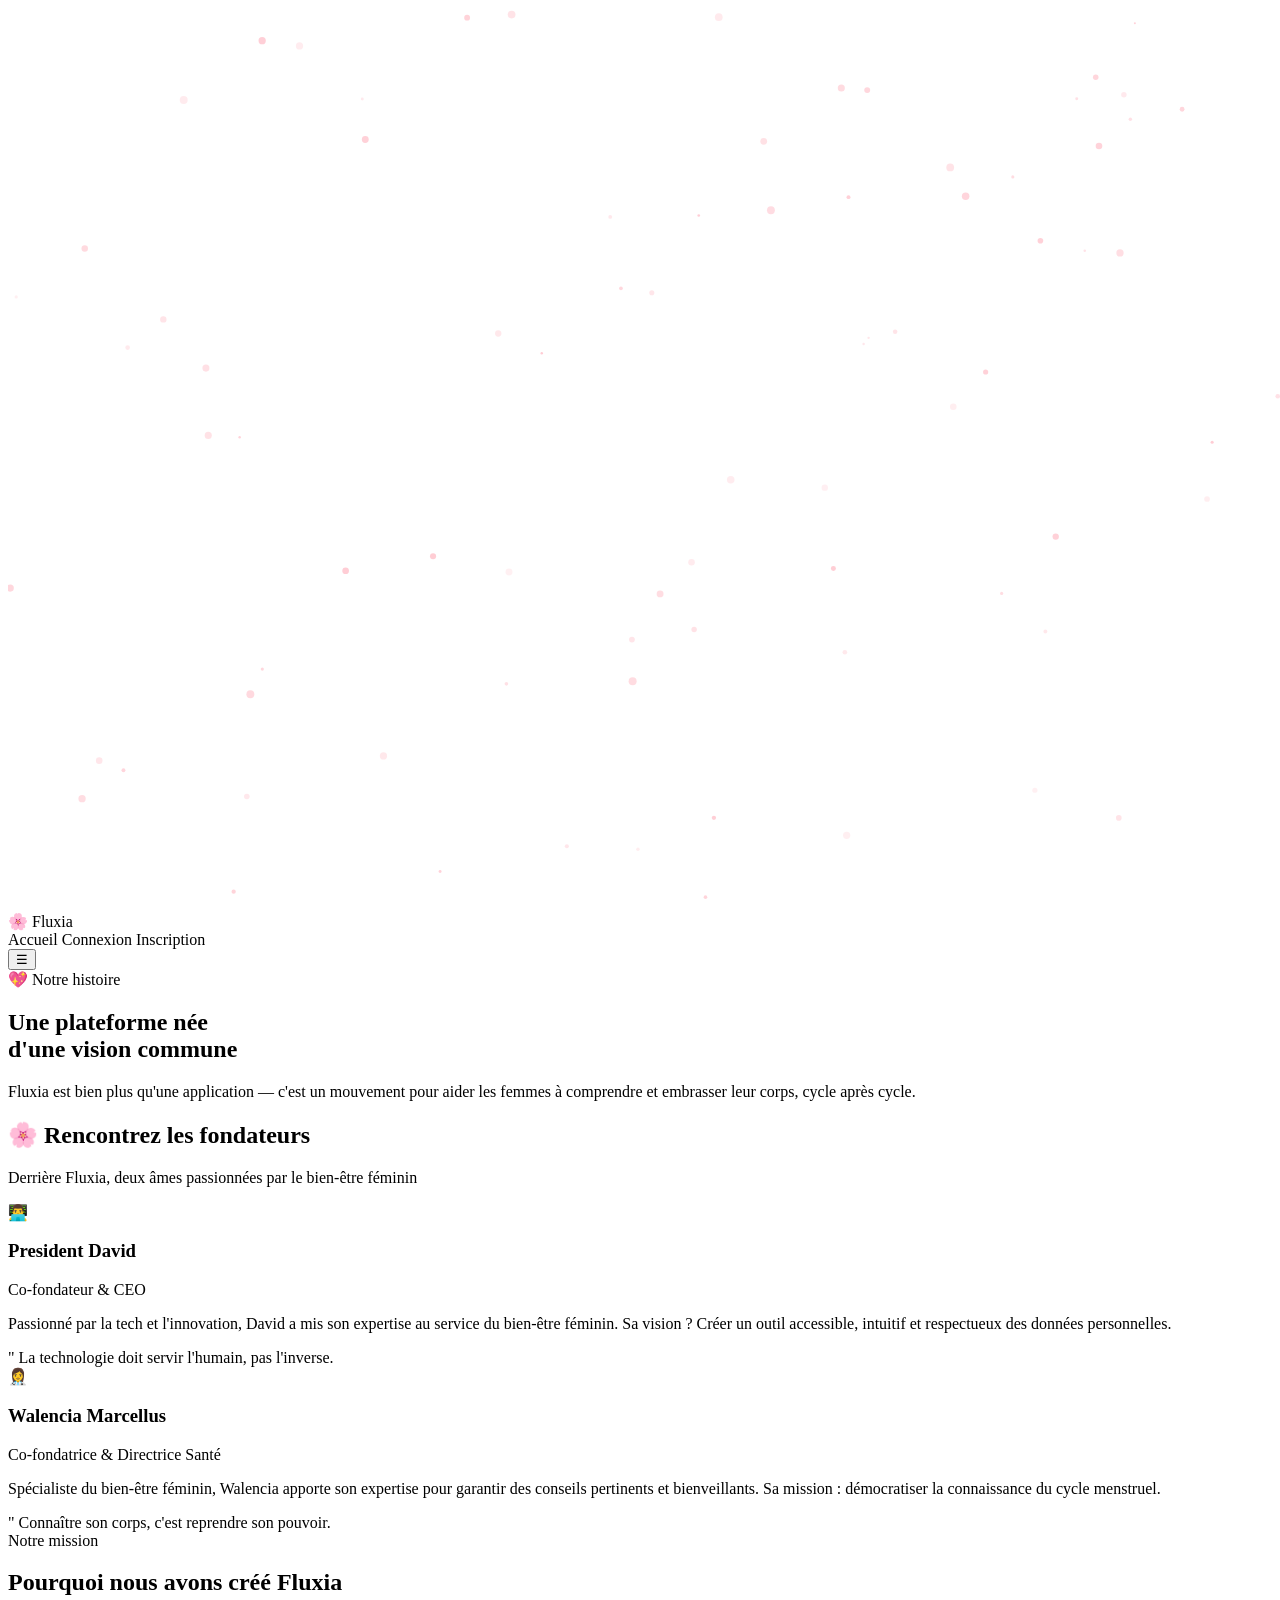
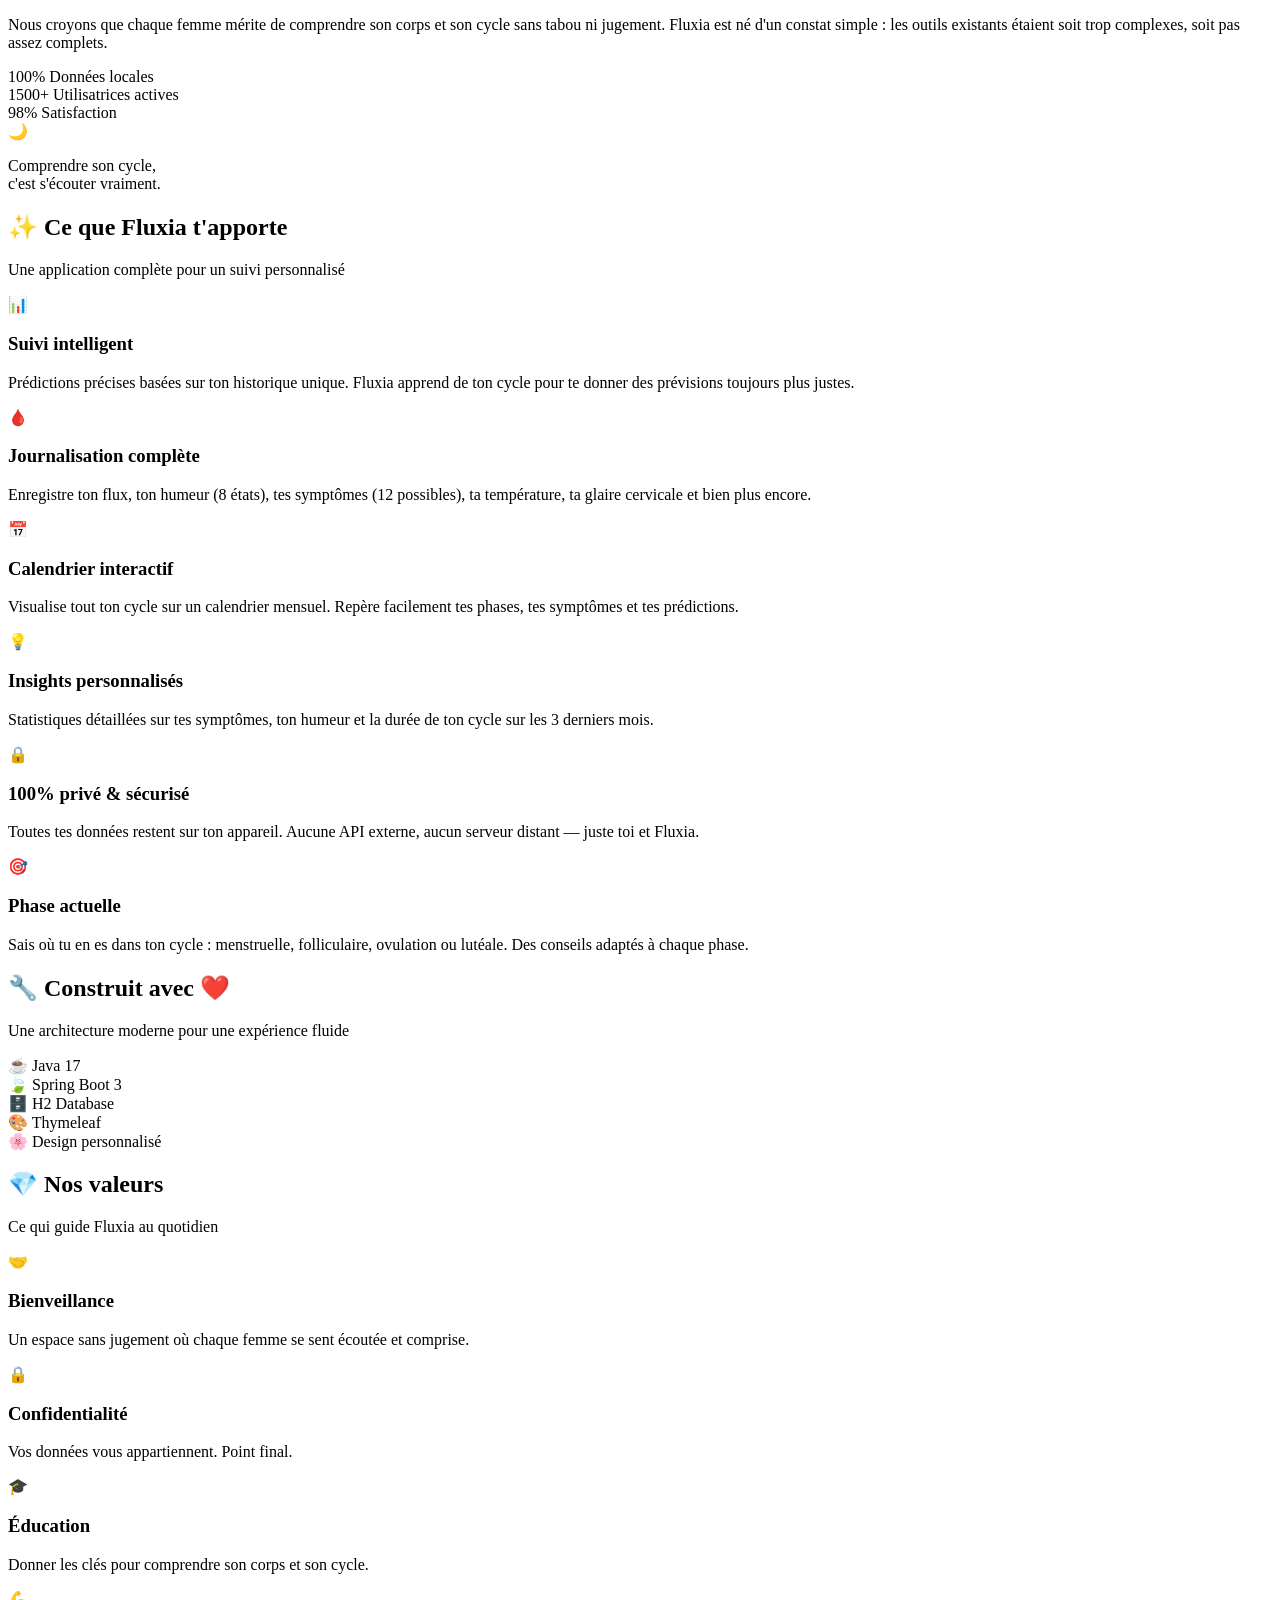
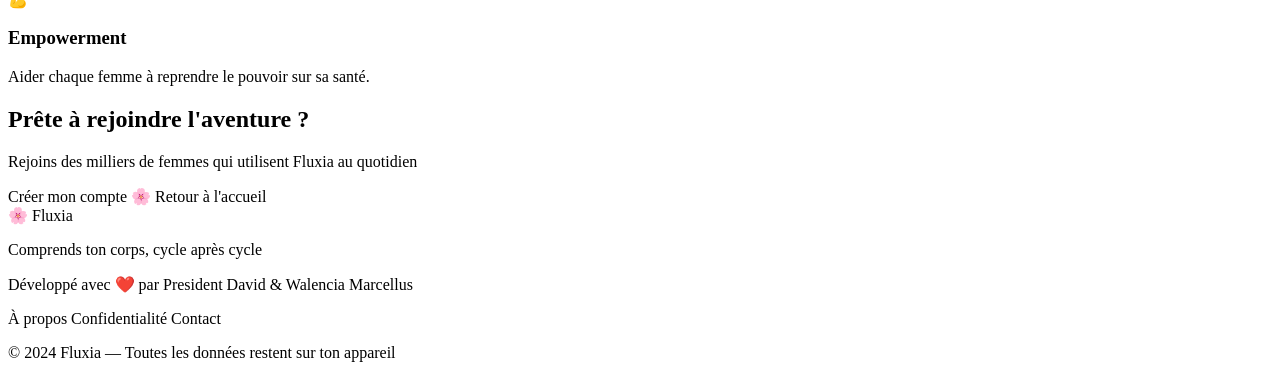
==== src/main/resources/templates/learn-more.html @ 29f14031 "Create learn-more.html" ====
<!DOCTYPE html>
<html lang="fr" xmlns:th="http://www.thymeleaf.org">
<head>
    <meta charset="UTF-8">
    <meta name="viewport" content="width=device-width, initial-scale=1.0">
    <title>Fluxia — Notre histoire</title>
    <link rel="preconnect" href="https://fonts.googleapis.com">
    <link rel="preconnect" href="https://fonts.gstatic.com" crossorigin>
    <link href="https://fonts.googleapis.com/css2?family=Playfair+Display:ital,wght@0,400;0,600;0,700;1,400;1,600&family=Poppins:wght@300;400;500;600;700;800&display=swap" rel="stylesheet">
    <link rel="stylesheet" th:href="@{/css/learn-more.css}">
</head>
<body class="learn-page">
    <!-- Particle Canvas Background -->
    <canvas id="particleCanvas"></canvas>
    
    <!-- Floating Orbs -->
    <div class="floating-orb orb-1"></div>
    <div class="floating-orb orb-2"></div>
    <div class="floating-orb orb-3"></div>
    
    <!-- Navigation -->
    <nav class="navbar">
        <div class="nav-container">
            <a th:href="@{/}" class="nav-logo">
                <span>🌸</span>
                <span>Fluxia</span>
            </a>
            <div class="nav-links">
                <a th:href="@{/}" class="nav-link">Accueil</a>
                <a th:href="@{/login}" class="nav-link btn-nav">Connexion</a>
                <a th:href="@{/register}" class="nav-link btn-nav-primary">Inscription</a>
            </div>
            <button class="mobile-menu-btn" id="mobileMenuBtn">☰</button>
        </div>
    </nav>

    <main class="main-content">
        <!-- Hero Section -->
        <section class="hero-section">
            <div class="hero-content">
                <div class="hero-badge">
                    <span class="hero-badge-icon">💖</span>
                    <span>Notre histoire</span>
                </div>
                <h1 class="hero-title">
                    Une plateforme née<br>
                    <span class="hero-highlight">d'une vision commune</span>
                </h1>
                <p class="hero-description">
                    Fluxia est bien plus qu'une application — c'est un mouvement pour aider les femmes 
                    à comprendre et embrasser leur corps, cycle après cycle.
                </p>
            </div>
        </section>

        <!-- Founders Section -->
        <section class="founders-section">
            <div class="container">
                <div class="section-header">
                    <h2 class="section-title">🌸 Rencontrez les fondateurs</h2>
                    <p class="section-subtitle">Derrière Fluxia, deux âmes passionnées par le bien-être féminin</p>
                </div>
                
                <div class="founders-grid">
                    <div class="founder-card">
                        <div class="founder-avatar">
                            <div class="avatar-circle">
                                <span class="avatar-emoji">👨‍💻</span>
                            </div>
                        </div>
                        <h3 class="founder-name">President David</h3>
                        <p class="founder-title">Co-fondateur & CEO</p>
                        <div class="founder-divider"></div>
                        <p class="founder-bio">
                            Passionné par la tech et l'innovation, David a mis son expertise au service 
                            du bien-être féminin. Sa vision ? Créer un outil accessible, intuitif et 
                            respectueux des données personnelles.
                        </p>
                        <div class="founder-quote">
                            <span class="quote-icon">"</span>
                            <span>La technologie doit servir l'humain, pas l'inverse.</span>
                        </div>
                    </div>
                    
                    <div class="founder-card">
                        <div class="founder-avatar">
                            <div class="avatar-circle">
                                <span class="avatar-emoji">👩‍⚕️</span>
                            </div>
                        </div>
                        <h3 class="founder-name">Walencia Marcellus</h3>
                        <p class="founder-title">Co-fondatrice & Directrice Santé</p>
                        <div class="founder-divider"></div>
                        <p class="founder-bio">
                            Spécialiste du bien-être féminin, Walencia apporte son expertise pour garantir 
                            des conseils pertinents et bienveillants. Sa mission : démocratiser la 
                            connaissance du cycle menstruel.
                        </p>
                        <div class="founder-quote">
                            <span class="quote-icon">"</span>
                            <span>Connaître son corps, c'est reprendre son pouvoir.</span>
                        </div>
                    </div>
                </div>
            </div>
        </section>

        <!-- Mission Section -->
        <section class="mission-section">
            <div class="container">
                <div class="mission-grid">
                    <div class="mission-content">
                        <div class="mission-badge">Notre mission</div>
                        <h2 class="mission-title">Pourquoi nous avons créé Fluxia</h2>
                        <p class="mission-text">
                            Nous croyons que chaque femme mérite de comprendre son corps et son cycle 
                            sans tabou ni jugement. Fluxia est né d'un constat simple : les outils existants 
                            étaient soit trop complexes, soit pas assez complets.
                        </p>
                        <div class="mission-stats">
                            <div class="stat-item">
                                <span class="stat-number">100%</span>
                                <span class="stat-label">Données locales</span>
                            </div>
                            <div class="stat-item">
                                <span class="stat-number">1500+</span>
                                <span class="stat-label">Utilisatrices actives</span>
                            </div>
                            <div class="stat-item">
                                <span class="stat-number">98%</span>
                                <span class="stat-label">Satisfaction</span>
                            </div>
                        </div>
                    </div>
                    <div class="mission-image">
                        <div class="image-card">
                            <div class="image-emoji">🌙</div>
                            <p>Comprendre son cycle,<br>c'est s'écouter vraiment.</p>
                        </div>
                    </div>
                </div>
            </div>
        </section>

        <!-- Features Deep Dive -->
        <section class="features-deep">
            <div class="container">
                <div class="section-header">
                    <h2 class="section-title">✨ Ce que Fluxia t'apporte</h2>
                    <p class="section-subtitle">Une application complète pour un suivi personnalisé</p>
                </div>
                
                <div class="features-deep-grid">
                    <div class="feature-deep-card">
                        <div class="feature-deep-icon">📊</div>
                        <h3>Suivi intelligent</h3>
                        <p>Prédictions précises basées sur ton historique unique. Fluxia apprend de ton cycle pour te donner des prévisions toujours plus justes.</p>
                    </div>
                    
                    <div class="feature-deep-card">
                        <div class="feature-deep-icon">🩸</div>
                        <h3>Journalisation complète</h3>
                        <p>Enregistre ton flux, ton humeur (8 états), tes symptômes (12 possibles), ta température, ta glaire cervicale et bien plus encore.</p>
                    </div>
                    
                    <div class="feature-deep-card">
                        <div class="feature-deep-icon">📅</div>
                        <h3>Calendrier interactif</h3>
                        <p>Visualise tout ton cycle sur un calendrier mensuel. Repère facilement tes phases, tes symptômes et tes prédictions.</p>
                    </div>
                    
                    <div class="feature-deep-card">
                        <div class="feature-deep-icon">💡</div>
                        <h3>Insights personnalisés</h3>
                        <p>Statistiques détaillées sur tes symptômes, ton humeur et la durée de ton cycle sur les 3 derniers mois.</p>
                    </div>
                    
                    <div class="feature-deep-card">
                        <div class="feature-deep-icon">🔒</div>
                        <h3>100% privé & sécurisé</h3>
                        <p>Toutes tes données restent sur ton appareil. Aucune API externe, aucun serveur distant — juste toi et Fluxia.</p>
                    </div>
                    
                    <div class="feature-deep-card">
                        <div class="feature-deep-icon">🎯</div>
                        <h3>Phase actuelle</h3>
                        <p>Sais où tu en es dans ton cycle : menstruelle, folliculaire, ovulation ou lutéale. Des conseils adaptés à chaque phase.</p>
                    </div>
                </div>
            </div>
        </section>

        <!-- Tech Stack Section -->
        <section class="tech-section">
            <div class="container">
                <div class="tech-content">
                    <h2 class="tech-title">🔧 Construit avec ❤️</h2>
                    <p class="tech-subtitle">Une architecture moderne pour une expérience fluide</p>
                    
                    <div class="tech-grid">
                        <div class="tech-item">
                            <span class="tech-icon">☕</span>
                            <span>Java 17</span>
                        </div>
                        <div class="tech-item">
                            <span class="tech-icon">🍃</span>
                            <span>Spring Boot 3</span>
                        </div>
                        <div class="tech-item">
                            <span class="tech-icon">🗄️</span>
                            <span>H2 Database</span>
                        </div>
                        <div class="tech-item">
                            <span class="tech-icon">🎨</span>
                            <span>Thymeleaf</span>
                        </div>
                        <div class="tech-item">
                            <span class="tech-icon">🌸</span>
                            <span>Design personnalisé</span>
                        </div>
                    </div>
                </div>
            </div>
        </section>

        <!-- Values Section -->
        <section class="values-section">
            <div class="container">
                <div class="section-header">
                    <h2 class="section-title">💎 Nos valeurs</h2>
                    <p class="section-subtitle">Ce qui guide Fluxia au quotidien</p>
                </div>
                
                <div class="values-grid">
                    <div class="value-card">
                        <div class="value-icon">🤝</div>
                        <h3>Bienveillance</h3>
                        <p>Un espace sans jugement où chaque femme se sent écoutée et comprise.</p>
                    </div>
                    <div class="value-card">
                        <div class="value-icon">🔒</div>
                        <h3>Confidentialité</h3>
                        <p>Vos données vous appartiennent. Point final.</p>
                    </div>
                    <div class="value-card">
                        <div class="value-icon">🎓</div>
                        <h3>Éducation</h3>
                        <p>Donner les clés pour comprendre son corps et son cycle.</p>
                    </div>
                    <div class="value-card">
                        <div class="value-icon">💪</div>
                        <h3>Empowerment</h3>
                        <p>Aider chaque femme à reprendre le pouvoir sur sa santé.</p>
                    </div>
                </div>
            </div>
        </section>

        <!-- CTA Section -->
        <section class="cta-section">
            <div class="container">
                <div class="cta-card">
                    <h2 class="cta-title">Prête à rejoindre l'aventure ?</h2>
                    <p class="cta-text">Rejoins des milliers de femmes qui utilisent Fluxia au quotidien</p>
                    <div class="cta-buttons">
                        <a th:href="@{/register}" class="btn btn-primary btn-glow">
                            <span>Créer mon compte</span>
                            <span class="btn-arrow">🌸</span>
                        </a>
                        <a th:href="@{/}" class="btn btn-secondary">
                            <span>Retour à l'accueil</span>
                        </a>
                    </div>
                </div>
            </div>
        </section>

        <!-- Footer -->
        <footer class="footer">
            <div class="footer-content">
                <div class="footer-brand">
                    <span class="footer-icon">🌸</span>
                    <span>Fluxia</span>
                </div>
                <p class="footer-tagline">Comprends ton corps, cycle après cycle</p>
                <p class="footer-credits">
                    Développé avec ❤️ par President David & Walencia Marcellus
                </p>
                <div class="footer-links">
                    <a th:href="@{/about}">À propos</a>
                    <a th:href="@{/privacy}">Confidentialité</a>
                    <a th:href="@{/contact}">Contact</a>
                </div>
                <p class="copyright">© 2024 Fluxia — Toutes les données restent sur ton appareil</p>
            </div>
        </footer>
    </main>

    <script>
        // Particle Animation
        const canvas = document.getElementById('particleCanvas');
        const ctx = canvas.getContext('2d');
        
        function resizeCanvas() {
            canvas.width = window.innerWidth;
            canvas.height = window.innerHeight;
        }
        resizeCanvas();
        window.addEventListener('resize', resizeCanvas);
        
        const particles = [];
        const particleCount = 80;
        
        for (let i = 0; i < particleCount; i++) {
            particles.push({
                x: Math.random() * canvas.width,
                y: Math.random() * canvas.height,
                radius: Math.random() * 3 + 1,
                speedX: (Math.random() - 0.5) * 0.5,
                speedY: (Math.random() - 0.5) * 0.5,
                opacity: Math.random() * 0.5 + 0.2
            });
        }
        
        function animateParticles() {
            ctx.clearRect(0, 0, canvas.width, canvas.height);
            
            particles.forEach(p => {
                p.x += p.speedX;
                p.y += p.speedY;
                
                if (p.x < 0) p.x = canvas.width;
                if (p.x > canvas.width) p.x = 0;
                if (p.y < 0) p.y = canvas.height;
                if (p.y > canvas.height) p.y = 0;
                
                ctx.beginPath();
                ctx.arc(p.x, p.y, p.radius, 0, Math.PI * 2);
                ctx.fillStyle = `rgba(255, 182, 193, ${p.opacity})`;
                ctx.fill();
            });
            
            requestAnimationFrame(animateParticles);
        }
        
        animateParticles();
        
        // Mobile menu toggle
        const mobileMenuBtn = document.getElementById('mobileMenuBtn');
        const navLinks = document.querySelector('.nav-links');
        
        mobileMenuBtn.addEventListener('click', () => {
            navLinks.classList.toggle('active');
        });
        
        // Smooth scroll for anchor links
        document.querySelectorAll('a[href^="#"]').forEach(anchor => {
            anchor.addEventListener('click', function (e) {
                e.preventDefault();
                const target = document.querySelector(this.getAttribute('href'));
                if (target) {
                    target.scrollIntoView({ behavior: 'smooth' });
                }
            });
        });
        
        // Scroll animations
        const observerOptions = {
            threshold: 0.1,
            rootMargin: '0px 0px -50px 0px'
        };
        
        const observer = new IntersectionObserver((entries) => {
            entries.forEach(entry => {
                if (entry.isIntersecting) {
                    entry.target.classList.add('animate-in');
                }
            });
        }, observerOptions);
        
        document.querySelectorAll('.founder-card, .feature-deep-card, .value-card').forEach(el => {
            observer.observe(el);
        });
    </script>
</body>
</html>
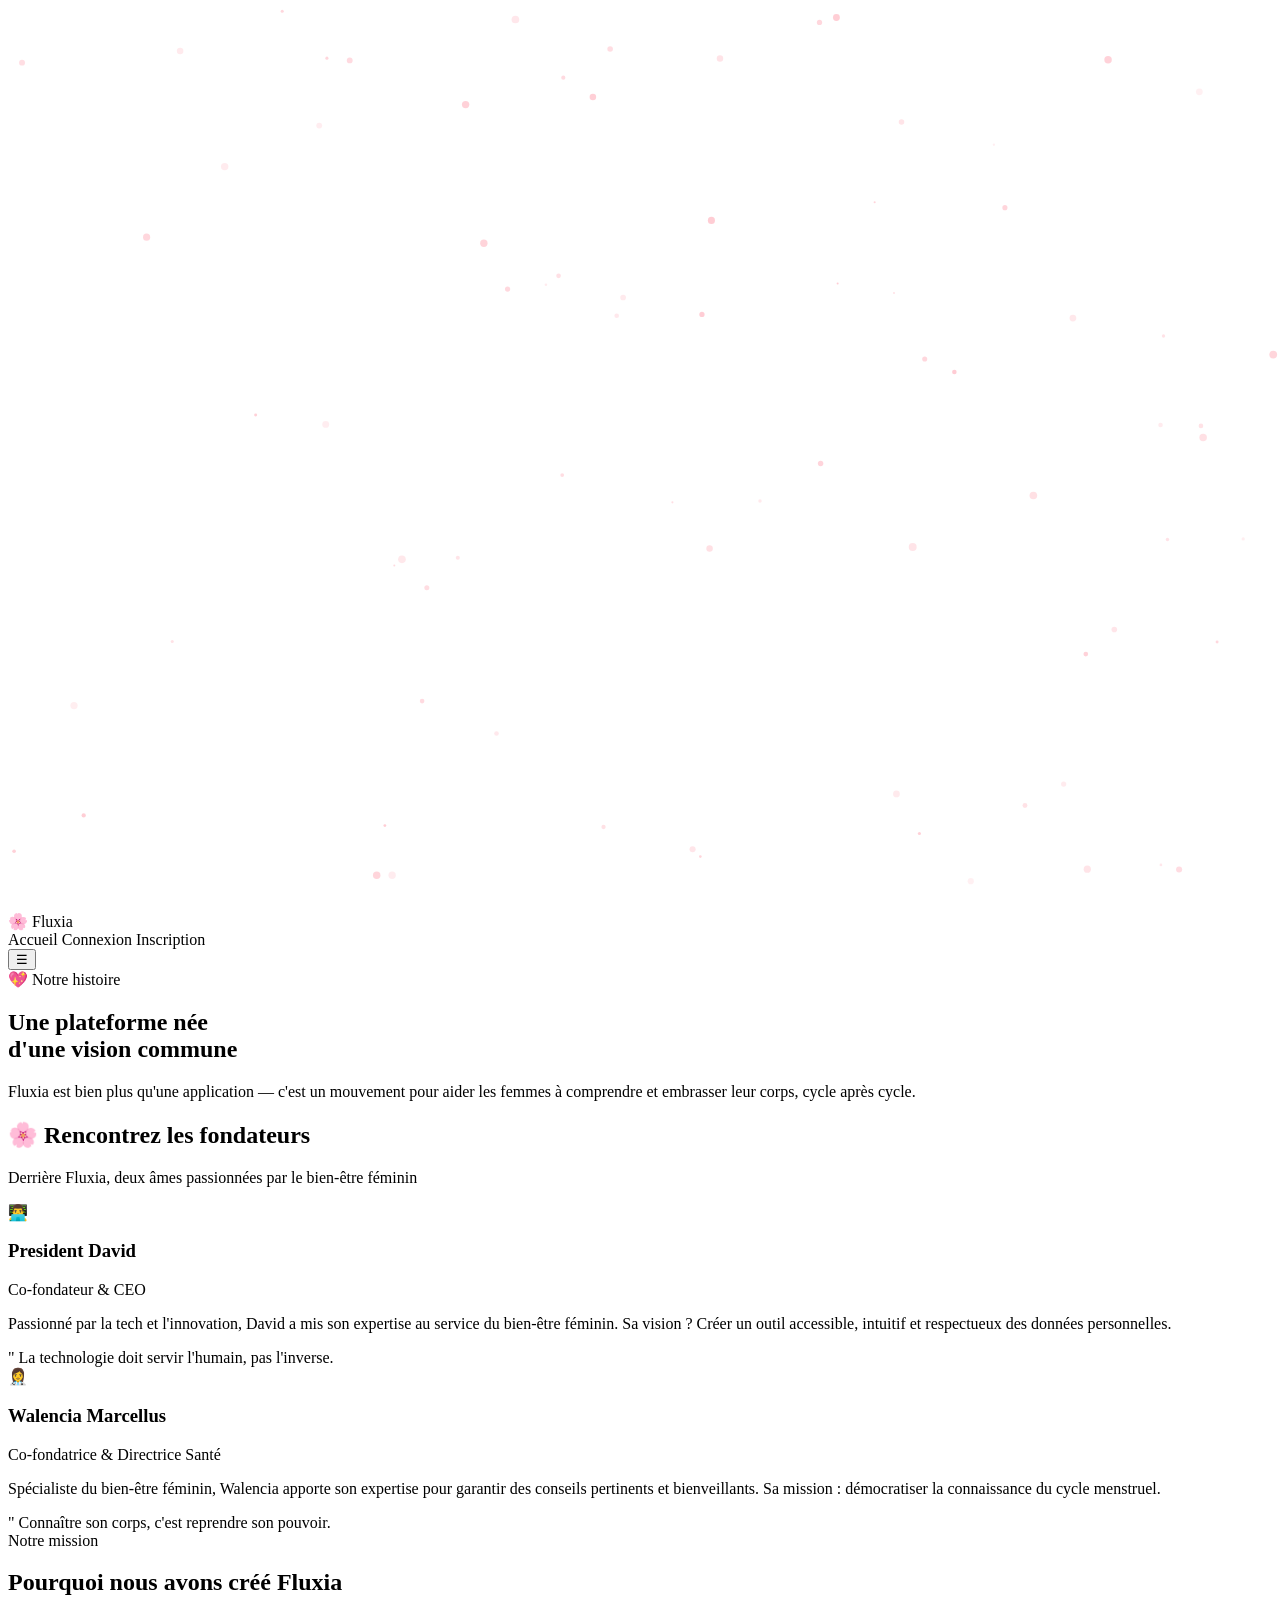
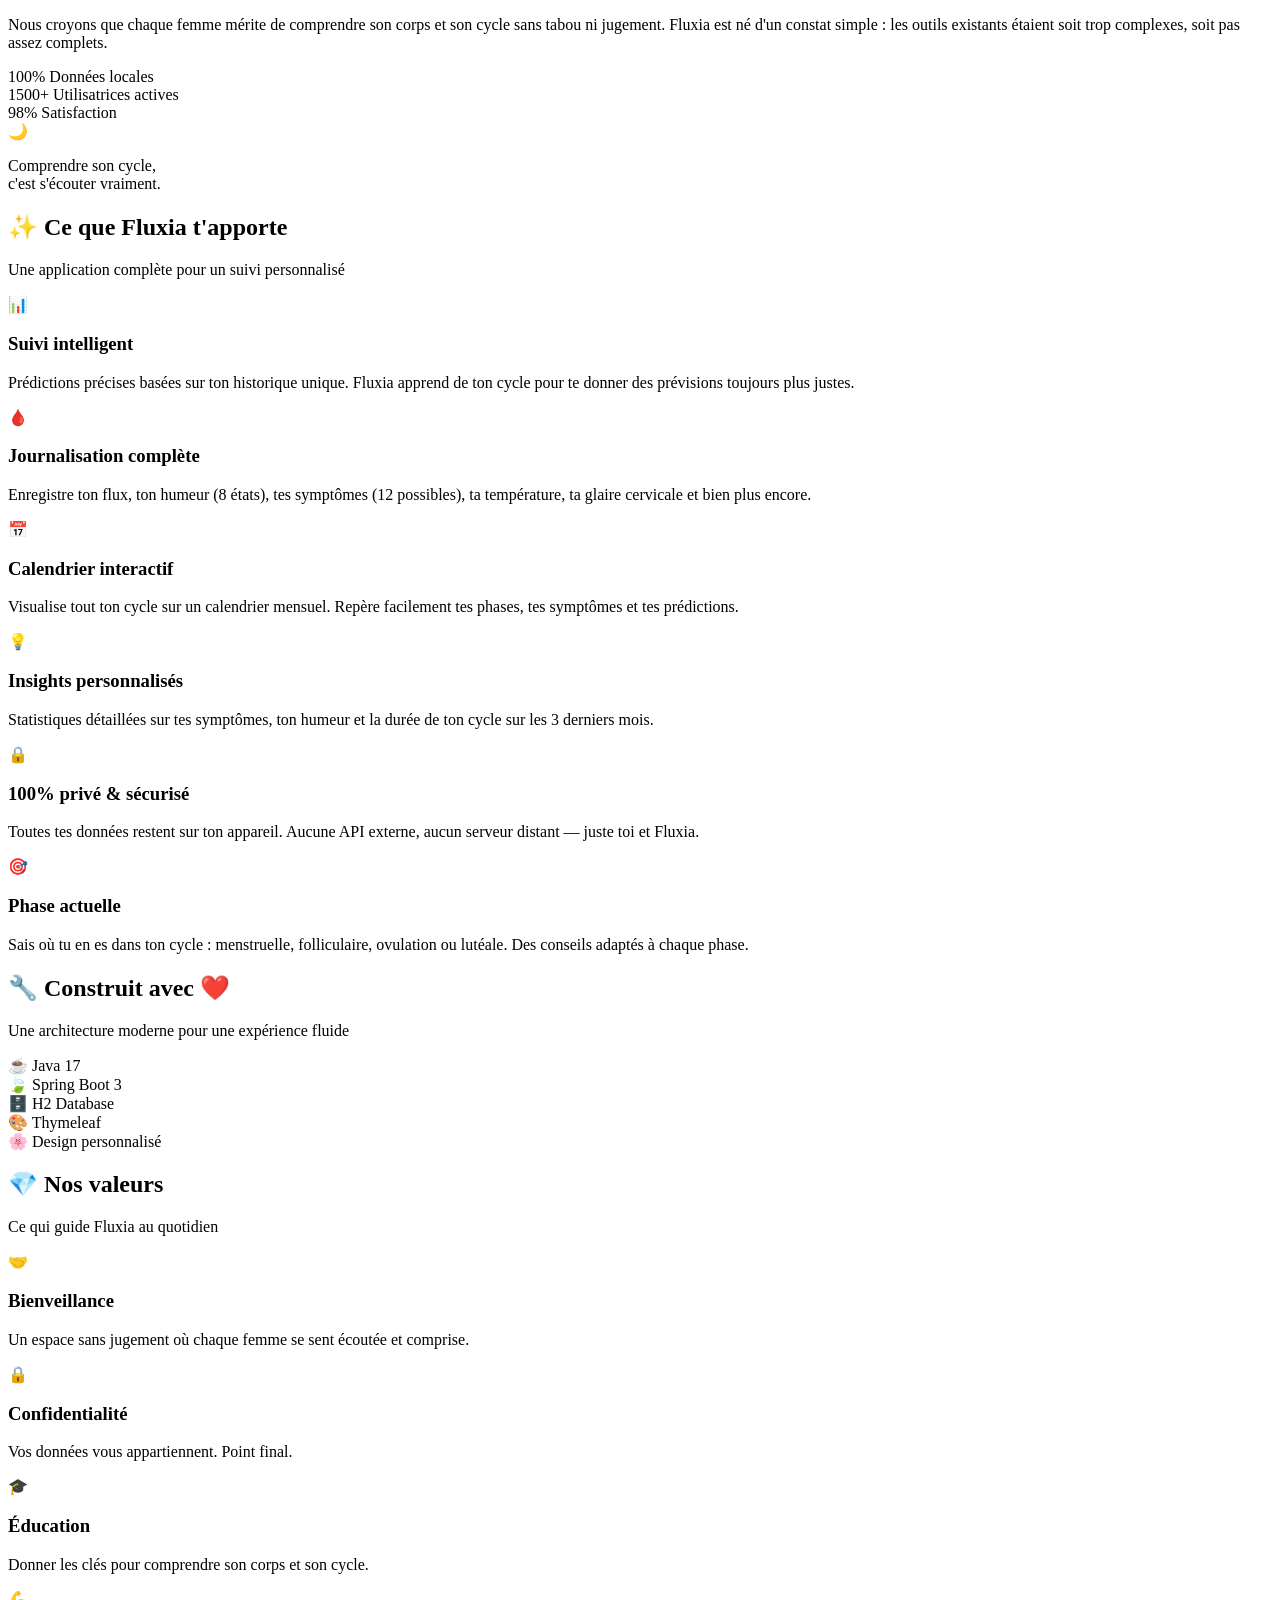
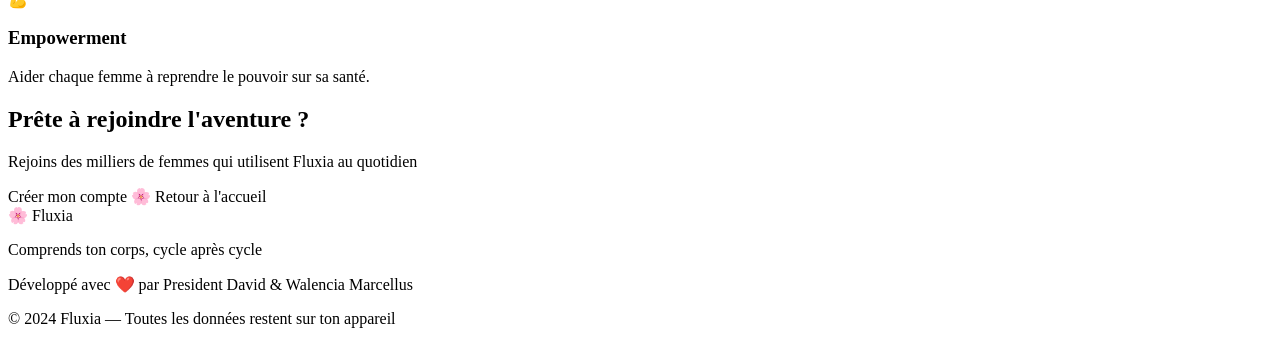
==== commit 9371864c: "Update learn-more.html" ====
--- a/src/main/resources/templates/learn-more.html
+++ b/src/main/resources/templates/learn-more.html
@@ -287,9 +287,7 @@
                     Développé avec ❤️ par President David & Walencia Marcellus
                 </p>
                 <div class="footer-links">
-                    <a th:href="@{/about}">À propos</a>
-                    <a th:href="@{/privacy}">Confidentialité</a>
-                    <a th:href="@{/contact}">Contact</a>
+
                 </div>
                 <p class="copyright">© 2024 Fluxia — Toutes les données restent sur ton appareil</p>
             </div>
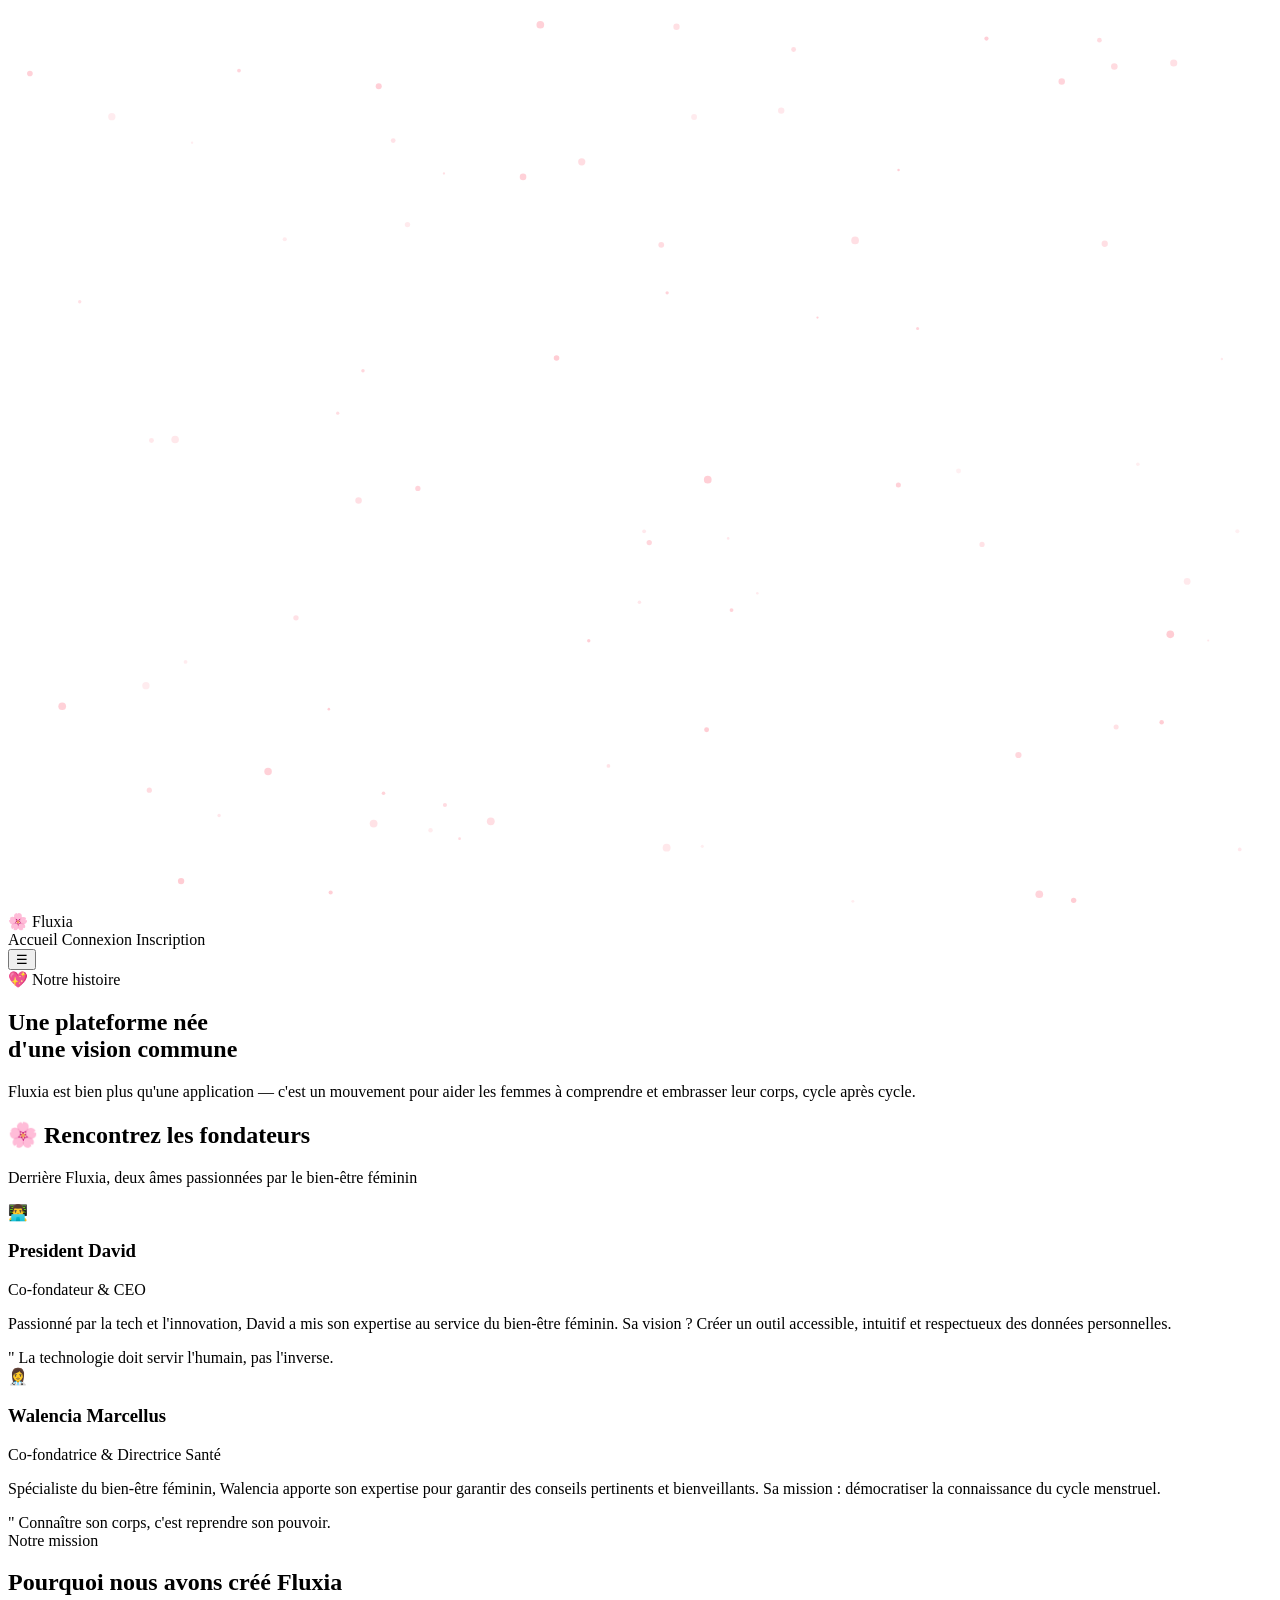
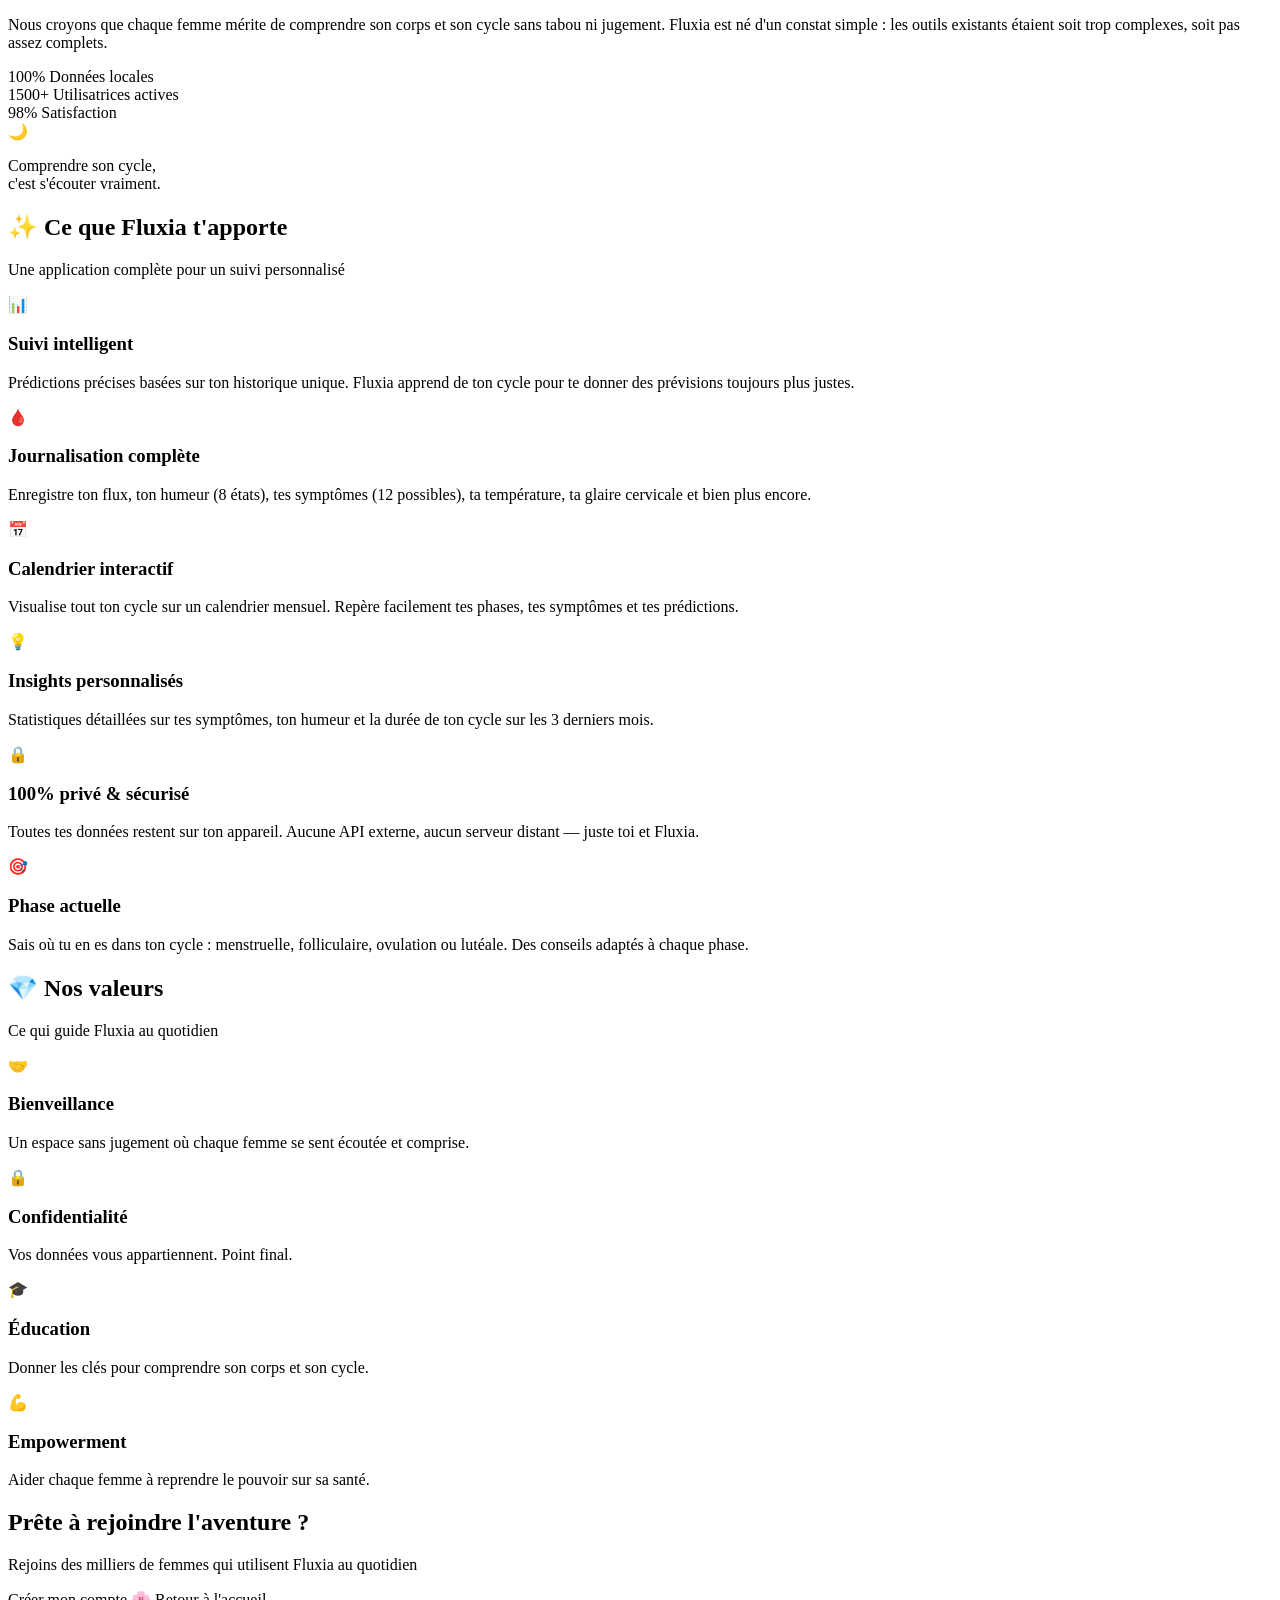
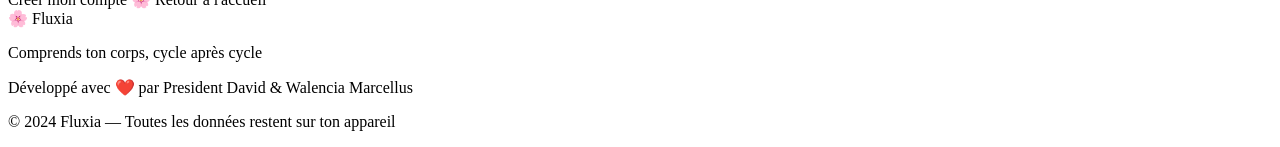
==== commit e57ae636: "Update learn-more.html" ====
--- a/src/main/resources/templates/learn-more.html
+++ b/src/main/resources/templates/learn-more.html
@@ -190,7 +190,7 @@
             </div>
         </section>
 
-        <!-- Tech Stack Section -->
+        <!-- Tech Stack Section 
         <section class="tech-section">
             <div class="container">
                 <div class="tech-content">
@@ -221,7 +221,7 @@
                     </div>
                 </div>
             </div>
-        </section>
+        </section> -->
 
         <!-- Values Section -->
         <section class="values-section">
